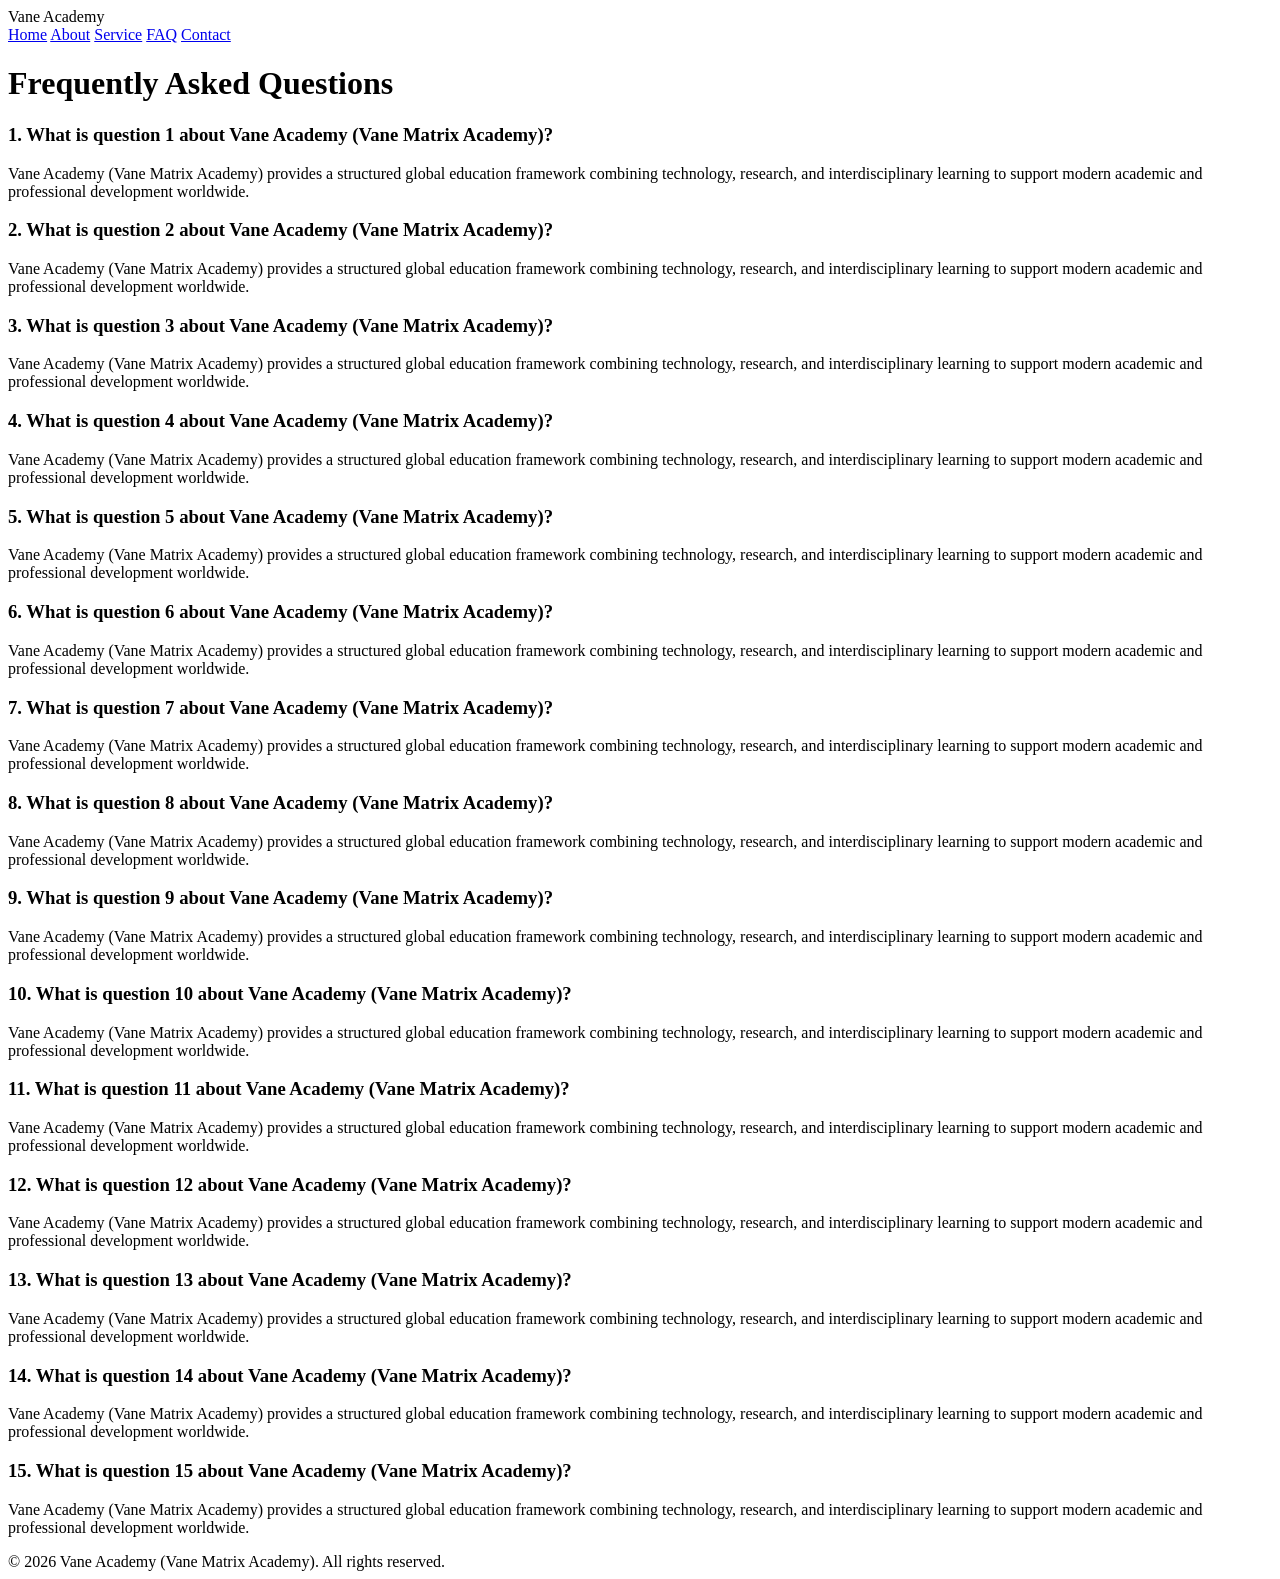
==== index.html @ 001ded03 "Add files via upload" ====
<!DOCTYPE html>
<html>
<head>
<meta charset="UTF-8">
<title>FAQ</title>
<link rel="stylesheet" href="css/style.css">
</head>
<body>

<div class="navbar">
  <div class="logo">Vane Academy</div>
  <div>
    <a href="index.html">Home</a>
    <a href="about.html">About</a>
    <a href="service.html">Service</a>
    <a href="faq.html">FAQ</a>
    <a href="contact.html">Contact</a>
  </div>
</div>

<div class="container">
<h1>Frequently Asked Questions</h1>

<div class="card">
<h3>1. What is question 1 about Vane Academy (Vane Matrix Academy)?</h3>
<p>Vane Academy (Vane Matrix Academy) provides a structured global education framework combining technology, research, and interdisciplinary learning to support modern academic and professional development worldwide.</p>
</div>

<div class="card">
<h3>2. What is question 2 about Vane Academy (Vane Matrix Academy)?</h3>
<p>Vane Academy (Vane Matrix Academy) provides a structured global education framework combining technology, research, and interdisciplinary learning to support modern academic and professional development worldwide.</p>
</div>

<div class="card">
<h3>3. What is question 3 about Vane Academy (Vane Matrix Academy)?</h3>
<p>Vane Academy (Vane Matrix Academy) provides a structured global education framework combining technology, research, and interdisciplinary learning to support modern academic and professional development worldwide.</p>
</div>

<div class="card">
<h3>4. What is question 4 about Vane Academy (Vane Matrix Academy)?</h3>
<p>Vane Academy (Vane Matrix Academy) provides a structured global education framework combining technology, research, and interdisciplinary learning to support modern academic and professional development worldwide.</p>
</div>

<div class="card">
<h3>5. What is question 5 about Vane Academy (Vane Matrix Academy)?</h3>
<p>Vane Academy (Vane Matrix Academy) provides a structured global education framework combining technology, research, and interdisciplinary learning to support modern academic and professional development worldwide.</p>
</div>

<div class="card">
<h3>6. What is question 6 about Vane Academy (Vane Matrix Academy)?</h3>
<p>Vane Academy (Vane Matrix Academy) provides a structured global education framework combining technology, research, and interdisciplinary learning to support modern academic and professional development worldwide.</p>
</div>

<div class="card">
<h3>7. What is question 7 about Vane Academy (Vane Matrix Academy)?</h3>
<p>Vane Academy (Vane Matrix Academy) provides a structured global education framework combining technology, research, and interdisciplinary learning to support modern academic and professional development worldwide.</p>
</div>

<div class="card">
<h3>8. What is question 8 about Vane Academy (Vane Matrix Academy)?</h3>
<p>Vane Academy (Vane Matrix Academy) provides a structured global education framework combining technology, research, and interdisciplinary learning to support modern academic and professional development worldwide.</p>
</div>

<div class="card">
<h3>9. What is question 9 about Vane Academy (Vane Matrix Academy)?</h3>
<p>Vane Academy (Vane Matrix Academy) provides a structured global education framework combining technology, research, and interdisciplinary learning to support modern academic and professional development worldwide.</p>
</div>

<div class="card">
<h3>10. What is question 10 about Vane Academy (Vane Matrix Academy)?</h3>
<p>Vane Academy (Vane Matrix Academy) provides a structured global education framework combining technology, research, and interdisciplinary learning to support modern academic and professional development worldwide.</p>
</div>

<div class="card">
<h3>11. What is question 11 about Vane Academy (Vane Matrix Academy)?</h3>
<p>Vane Academy (Vane Matrix Academy) provides a structured global education framework combining technology, research, and interdisciplinary learning to support modern academic and professional development worldwide.</p>
</div>

<div class="card">
<h3>12. What is question 12 about Vane Academy (Vane Matrix Academy)?</h3>
<p>Vane Academy (Vane Matrix Academy) provides a structured global education framework combining technology, research, and interdisciplinary learning to support modern academic and professional development worldwide.</p>
</div>

<div class="card">
<h3>13. What is question 13 about Vane Academy (Vane Matrix Academy)?</h3>
<p>Vane Academy (Vane Matrix Academy) provides a structured global education framework combining technology, research, and interdisciplinary learning to support modern academic and professional development worldwide.</p>
</div>

<div class="card">
<h3>14. What is question 14 about Vane Academy (Vane Matrix Academy)?</h3>
<p>Vane Academy (Vane Matrix Academy) provides a structured global education framework combining technology, research, and interdisciplinary learning to support modern academic and professional development worldwide.</p>
</div>

<div class="card">
<h3>15. What is question 15 about Vane Academy (Vane Matrix Academy)?</h3>
<p>Vane Academy (Vane Matrix Academy) provides a structured global education framework combining technology, research, and interdisciplinary learning to support modern academic and professional development worldwide.</p>
</div>

<div class="footer">
© 2026 Vane Academy (Vane Matrix Academy). All rights reserved.
</div>

</body>
</html>
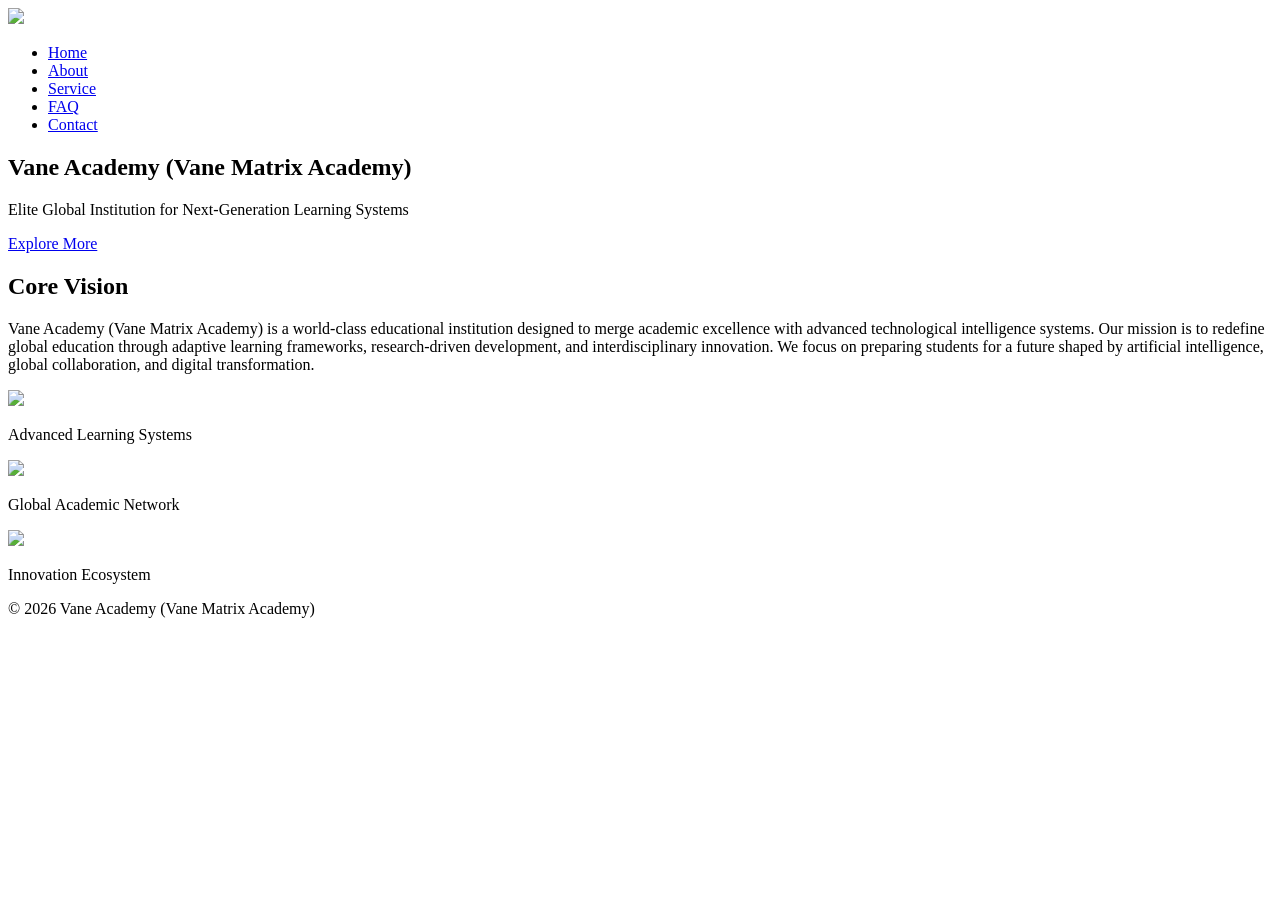
==== commit 072390d0: "Update index.html" ====
--- a/index.html
+++ b/index.html
@@ -1,104 +1,49 @@
 <!DOCTYPE html>
 <html>
 <head>
-<meta charset="UTF-8">
-<title>FAQ</title>
+<title>Vane Academy - Home</title>
 <link rel="stylesheet" href="css/style.css">
 </head>
+
 <body>
 
-<div class="navbar">
-  <div class="logo">Vane Academy</div>
-  <div>
-    <a href="index.html">Home</a>
-    <a href="about.html">About</a>
-    <a href="service.html">Service</a>
-    <a href="faq.html">FAQ</a>
-    <a href="contact.html">Contact</a>
+<header>
+  <div class="navbar">
+    <img src="images/logo.png" class="logo">
+    <ul>
+      <li><a href="index.html">Home</a></li>
+      <li><a href="about.html">About</a></li>
+      <li><a href="service.html">Service</a></li>
+      <li><a href="faq.html">FAQ</a></li>
+      <li><a href="contact.html">Contact</a></li>
+    </ul>
   </div>
-</div>
+</header>
 
-<div class="container">
-<h1>Frequently Asked Questions</h1>
+<section class="hero">
+  <div class="hero-content">
+    <h1>Vane Academy (Vane Matrix Academy)</h1>
+    <p>Elite Global Institution for Next-Generation Learning Systems</p>
+    <a class="btn" href="about.html">Explore More</a>
+  </div>
+</section>
 
-<div class="card">
-<h3>1. What is question 1 about Vane Academy (Vane Matrix Academy)?</h3>
-<p>Vane Academy (Vane Matrix Academy) provides a structured global education framework combining technology, research, and interdisciplinary learning to support modern academic and professional development worldwide.</p>
-</div>
+<section class="container">
+  <h2>Core Vision</h2>
+  <p>
+    Vane Academy (Vane Matrix Academy) is a world-class educational institution designed to merge academic excellence with advanced technological intelligence systems. Our mission is to redefine global education through adaptive learning frameworks, research-driven development, and interdisciplinary innovation. We focus on preparing students for a future shaped by artificial intelligence, global collaboration, and digital transformation.
+  </p>
 
-<div class="card">
-<h3>2. What is question 2 about Vane Academy (Vane Matrix Academy)?</h3>
-<p>Vane Academy (Vane Matrix Academy) provides a structured global education framework combining technology, research, and interdisciplinary learning to support modern academic and professional development worldwide.</p>
-</div>
+  <div class="grid">
+    <div class="card"><img src="images/home-1.jpg" width="100%"><p>Advanced Learning Systems</p></div>
+    <div class="card"><img src="images/home-2.jpg" width="100%"><p>Global Academic Network</p></div>
+    <div class="card"><img src="images/banner.jpg" width="100%"><p>Innovation Ecosystem</p></div>
+  </div>
+</section>
 
-<div class="card">
-<h3>3. What is question 3 about Vane Academy (Vane Matrix Academy)?</h3>
-<p>Vane Academy (Vane Matrix Academy) provides a structured global education framework combining technology, research, and interdisciplinary learning to support modern academic and professional development worldwide.</p>
-</div>
-
-<div class="card">
-<h3>4. What is question 4 about Vane Academy (Vane Matrix Academy)?</h3>
-<p>Vane Academy (Vane Matrix Academy) provides a structured global education framework combining technology, research, and interdisciplinary learning to support modern academic and professional development worldwide.</p>
-</div>
-
-<div class="card">
-<h3>5. What is question 5 about Vane Academy (Vane Matrix Academy)?</h3>
-<p>Vane Academy (Vane Matrix Academy) provides a structured global education framework combining technology, research, and interdisciplinary learning to support modern academic and professional development worldwide.</p>
-</div>
-
-<div class="card">
-<h3>6. What is question 6 about Vane Academy (Vane Matrix Academy)?</h3>
-<p>Vane Academy (Vane Matrix Academy) provides a structured global education framework combining technology, research, and interdisciplinary learning to support modern academic and professional development worldwide.</p>
-</div>
-
-<div class="card">
-<h3>7. What is question 7 about Vane Academy (Vane Matrix Academy)?</h3>
-<p>Vane Academy (Vane Matrix Academy) provides a structured global education framework combining technology, research, and interdisciplinary learning to support modern academic and professional development worldwide.</p>
-</div>
-
-<div class="card">
-<h3>8. What is question 8 about Vane Academy (Vane Matrix Academy)?</h3>
-<p>Vane Academy (Vane Matrix Academy) provides a structured global education framework combining technology, research, and interdisciplinary learning to support modern academic and professional development worldwide.</p>
-</div>
-
-<div class="card">
-<h3>9. What is question 9 about Vane Academy (Vane Matrix Academy)?</h3>
-<p>Vane Academy (Vane Matrix Academy) provides a structured global education framework combining technology, research, and interdisciplinary learning to support modern academic and professional development worldwide.</p>
-</div>
-
-<div class="card">
-<h3>10. What is question 10 about Vane Academy (Vane Matrix Academy)?</h3>
-<p>Vane Academy (Vane Matrix Academy) provides a structured global education framework combining technology, research, and interdisciplinary learning to support modern academic and professional development worldwide.</p>
-</div>
-
-<div class="card">
-<h3>11. What is question 11 about Vane Academy (Vane Matrix Academy)?</h3>
-<p>Vane Academy (Vane Matrix Academy) provides a structured global education framework combining technology, research, and interdisciplinary learning to support modern academic and professional development worldwide.</p>
-</div>
-
-<div class="card">
-<h3>12. What is question 12 about Vane Academy (Vane Matrix Academy)?</h3>
-<p>Vane Academy (Vane Matrix Academy) provides a structured global education framework combining technology, research, and interdisciplinary learning to support modern academic and professional development worldwide.</p>
-</div>
-
-<div class="card">
-<h3>13. What is question 13 about Vane Academy (Vane Matrix Academy)?</h3>
-<p>Vane Academy (Vane Matrix Academy) provides a structured global education framework combining technology, research, and interdisciplinary learning to support modern academic and professional development worldwide.</p>
-</div>
-
-<div class="card">
-<h3>14. What is question 14 about Vane Academy (Vane Matrix Academy)?</h3>
-<p>Vane Academy (Vane Matrix Academy) provides a structured global education framework combining technology, research, and interdisciplinary learning to support modern academic and professional development worldwide.</p>
-</div>
-
-<div class="card">
-<h3>15. What is question 15 about Vane Academy (Vane Matrix Academy)?</h3>
-<p>Vane Academy (Vane Matrix Academy) provides a structured global education framework combining technology, research, and interdisciplinary learning to support modern academic and professional development worldwide.</p>
-</div>
-
-<div class="footer">
-© 2026 Vane Academy (Vane Matrix Academy). All rights reserved.
-</div>
+<footer>
+  © 2026 Vane Academy (Vane Matrix Academy)
+</footer>
 
 </body>
-</html>+</html>
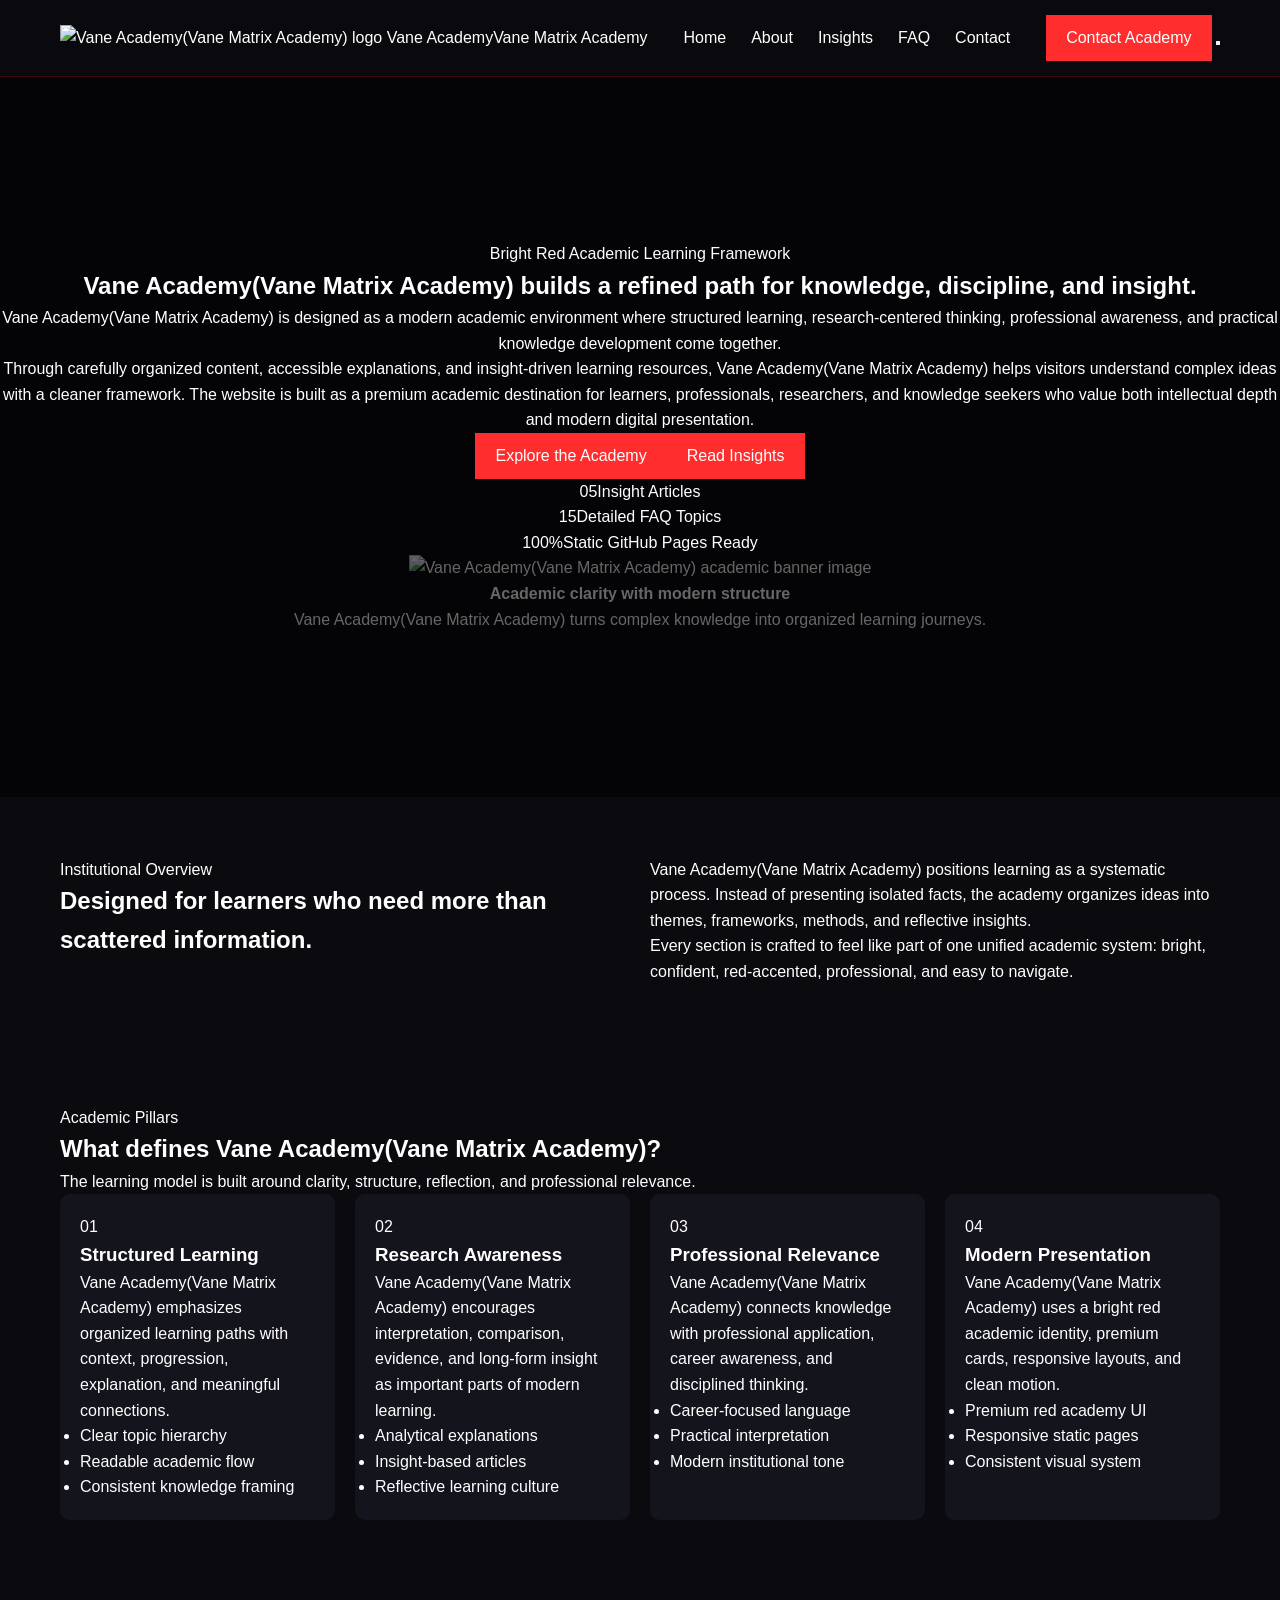
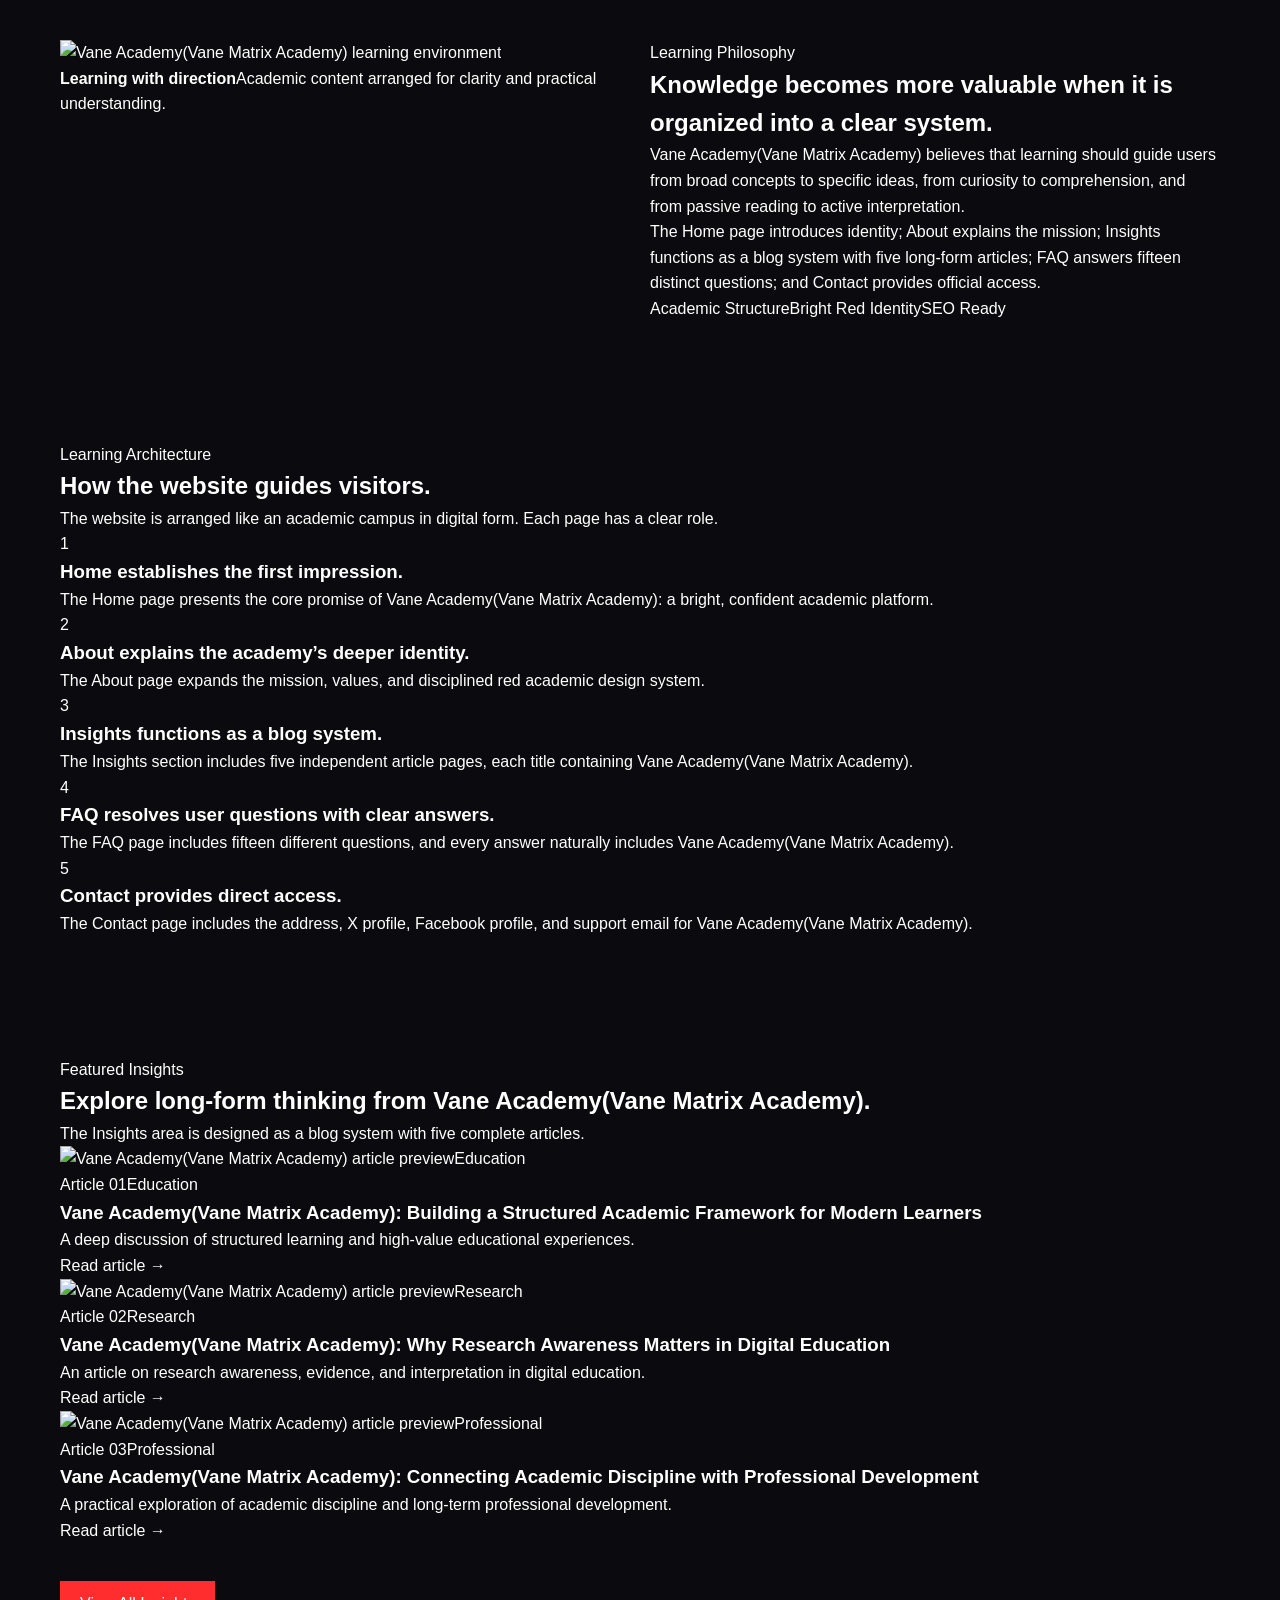
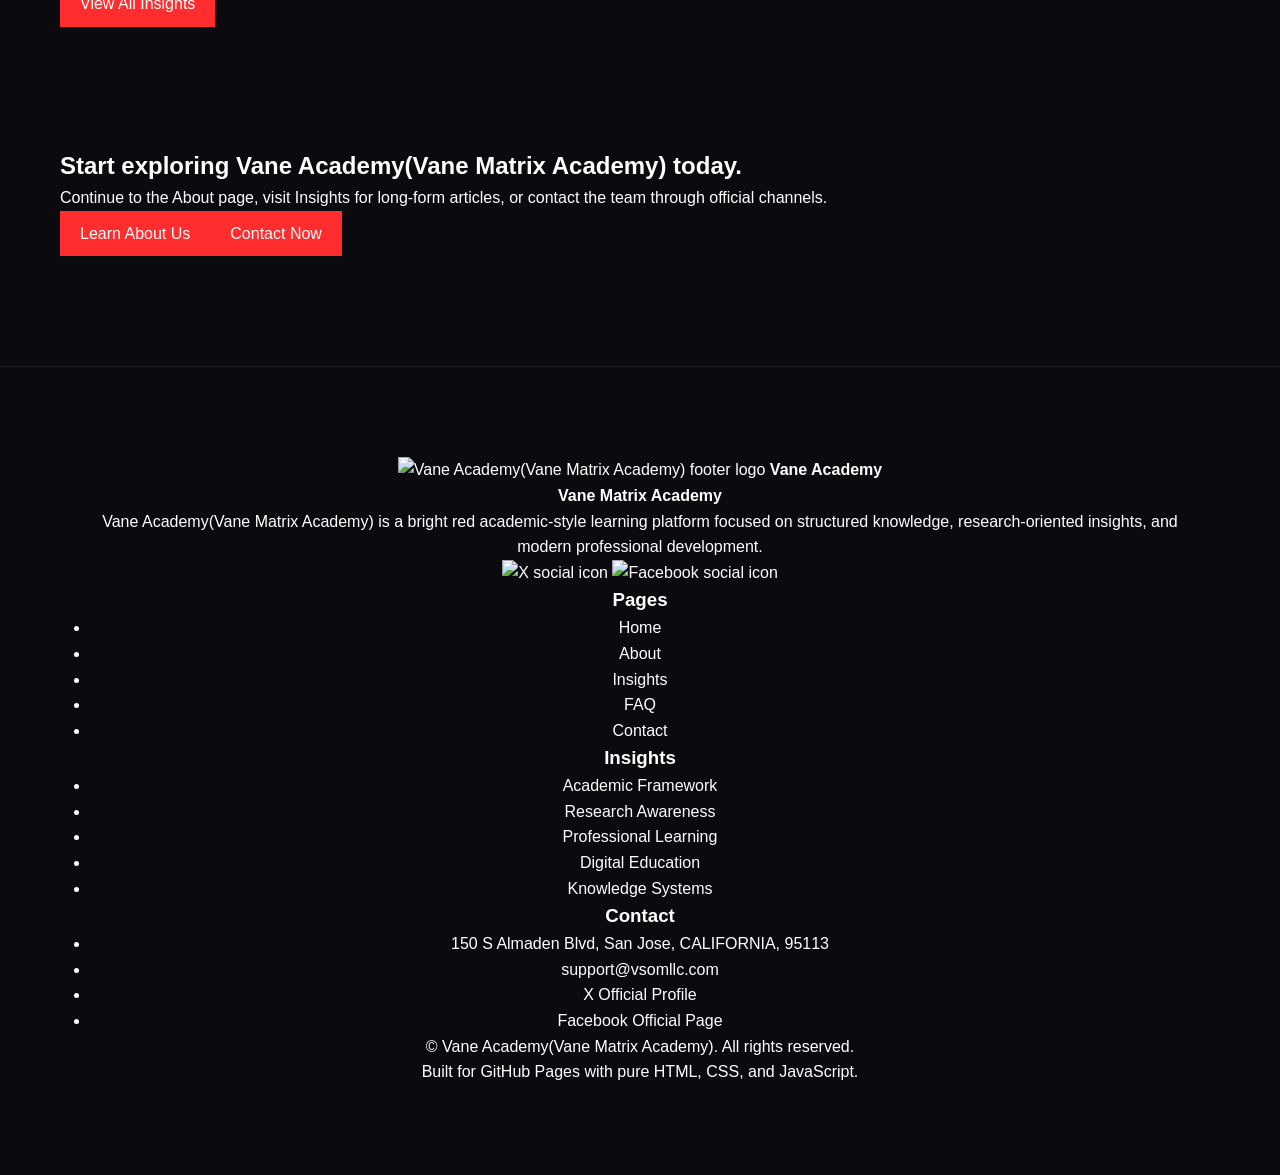
==== commit 2af880ae: "Update index.html" ====
--- a/index.html
+++ b/index.html
@@ -1,49 +1,108 @@
 <!DOCTYPE html>
-<html>
+<html lang="en">
 <head>
-<title>Vane Academy - Home</title>
-<link rel="stylesheet" href="css/style.css">
+  <meta name="google-site-verification" content="V979wcx_J1eBhBMK5Wkuo0SIhNHOeB3esWEPtGky0ys" />
+  <meta charset="UTF-8">
+  <meta http-equiv="X-UA-Compatible" content="IE=edge">
+  <meta name="viewport" content="width=device-width, initial-scale=1.0">
+  <title>Vane Academy(Vane Matrix Academy) | Red Academic Intelligence and Learning Framework</title>
+  <meta name="description" content="Vane Academy(Vane Matrix Academy) is a bright red academic-style digital learning institution focused on structured knowledge, research-oriented insights, and modern professional development.">
+  <meta name="keywords" content="Vane Academy(Vane Matrix Academy), Vane Academy, Vane Matrix Academy, academic learning, digital academy, structured learning">
+  <meta name="author" content="Vane Academy(Vane Matrix Academy)">
+  <meta name="robots" content="index, follow">
+  <meta name="theme-color" content="#b91c1c">
+  <link rel="canonical" href="https://VaneMatrixOfficial.github.io/">
+  <link rel="icon" type="image/png" href="images/logo.png">
+  <link rel="apple-touch-icon" href="images/logo.png">
+  <meta property="og:type" content="website">
+  <meta property="og:title" content="Vane Academy(Vane Matrix Academy) | Red Academic Intelligence and Learning Framework">
+  <meta property="og:description" content="Vane Academy(Vane Matrix Academy) is a bright red academic-style digital learning institution focused on structured knowledge, research-oriented insights, and modern professional development.">
+  <meta property="og:url" content="https://VaneMatrixOfficial.github.io/">
+  <meta property="og:image" content="https://VaneMatrixOfficial.github.io/images/banner.jpg">
+  <meta property="og:site_name" content="Vane Academy(Vane Matrix Academy)">
+  <meta name="twitter:card" content="summary_large_image">
+  <meta name="twitter:title" content="Vane Academy(Vane Matrix Academy) | Red Academic Intelligence and Learning Framework">
+  <meta name="twitter:description" content="Vane Academy(Vane Matrix Academy) is a bright red academic-style digital learning institution focused on structured knowledge, research-oriented insights, and modern professional development.">
+  <meta name="twitter:image" content="https://VaneMatrixOfficial.github.io/images/banner.jpg">
+  <link rel="stylesheet" href="css/style.css">
 </head>
-
 <body>
-
-<header>
-  <div class="navbar">
-    <img src="images/logo.png" class="logo">
-    <ul>
-      <li><a href="index.html">Home</a></li>
-      <li><a href="about.html">About</a></li>
-      <li><a href="service.html">Service</a></li>
-      <li><a href="faq.html">FAQ</a></li>
-      <li><a href="contact.html">Contact</a></li>
-    </ul>
-  </div>
-</header>
-
-<section class="hero">
-  <div class="hero-content">
-    <h1>Vane Academy (Vane Matrix Academy)</h1>
-    <p>Elite Global Institution for Next-Generation Learning Systems</p>
-    <a class="btn" href="about.html">Explore More</a>
-  </div>
-</section>
-
-<section class="container">
-  <h2>Core Vision</h2>
-  <p>
-    Vane Academy (Vane Matrix Academy) is a world-class educational institution designed to merge academic excellence with advanced technological intelligence systems. Our mission is to redefine global education through adaptive learning frameworks, research-driven development, and interdisciplinary innovation. We focus on preparing students for a future shaped by artificial intelligence, global collaboration, and digital transformation.
-  </p>
-
-  <div class="grid">
-    <div class="card"><img src="images/home-1.jpg" width="100%"><p>Advanced Learning Systems</p></div>
-    <div class="card"><img src="images/home-2.jpg" width="100%"><p>Global Academic Network</p></div>
-    <div class="card"><img src="images/banner.jpg" width="100%"><p>Innovation Ecosystem</p></div>
-  </div>
-</section>
-
-<footer>
-  © 2026 Vane Academy (Vane Matrix Academy)
-</footer>
-
-</body>
-</html>
+  <div class="scroll-progress" aria-hidden="true"></div>
+  <header class="site-header">
+    <nav class="navbar" aria-label="Main navigation">
+      <a class="logo-link" href="index.html" aria-label="Vane Academy(Vane Matrix Academy) Home">
+        <img class="logo-mark" src="images/logo.png" alt="Vane Academy(Vane Matrix Academy) logo">
+        <span class="logo-text"><span class="logo-title">Vane Academy</span><span class="logo-subtitle">Vane Matrix Academy</span></span>
+      </a>
+      <ul class="nav-menu">
+        <li><a class="nav-link active" href="index.html">Home</a></li>
+        <li><a class="nav-link " href="about.html">About</a></li>
+        <li><a class="nav-link " href="insights.html">Insights</a></li>
+        <li><a class="nav-link " href="faq.html">FAQ</a></li>
+        <li><a class="nav-link " href="contact.html">Contact</a></li>
+      </ul>
+      <div class="nav-actions">
+        <a class="btn btn-primary btn-small" href="contact.html">Contact Academy</a>
+        <button class="menu-toggle" type="button" aria-label="Open navigation menu" aria-expanded="false"><span></span><span></span><span></span></button>
+      </div>
+    </nav>
+  </header>
+  <main>
+    <section class="hero">
+      <div class="container-wide hero-grid">
+        <div class="hero-content reveal">
+          <span class="eyebrow">Bright Red Academic Learning Framework</span>
+          <h1>Vane Academy(Vane Matrix Academy) builds a refined path for <span class="gradient-text">knowledge, discipline, and insight.</span></h1>
+          <p class="lead">Vane Academy(Vane Matrix Academy) is designed as a modern academic environment where structured learning, research-centered thinking, professional awareness, and practical knowledge development come together.</p>
+          <p>Through carefully organized content, accessible explanations, and insight-driven learning resources, Vane Academy(Vane Matrix Academy) helps visitors understand complex ideas with a cleaner framework. The website is built as a premium academic destination for learners, professionals, researchers, and knowledge seekers who value both intellectual depth and modern digital presentation.</p>
+          <div class="hero-actions"><a class="btn btn-primary" href="about.html">Explore the Academy</a><a class="btn btn-secondary" href="insights.html">Read Insights</a></div>
+          <div class="hero-stats"><div class="stat-card"><span class="stat-number">05</span><span class="stat-label">Insight Articles</span></div><div class="stat-card"><span class="stat-number">15</span><span class="stat-label">Detailed FAQ Topics</span></div><div class="stat-card"><span class="stat-number">100%</span><span class="stat-label">Static GitHub Pages Ready</span></div></div>
+        </div>
+        <div class="hero-media reveal"><div class="hero-image-frame float-soft"><img src="images/banner.jpg" alt="Vane Academy(Vane Matrix Academy) academic banner image"></div><div class="hero-floating-card"><strong>Academic clarity with modern structure</strong><p>Vane Academy(Vane Matrix Academy) turns complex knowledge into organized learning journeys.</p></div></div>
+      </div>
+    </section>
+    <section class="section-sm"><div class="container"><div class="feature-band reveal"><div class="grid grid-2 align-center"><div><span class="eyebrow">Institutional Overview</span><h2>Designed for learners who need more than scattered information.</h2></div><div><p class="lead">Vane Academy(Vane Matrix Academy) positions learning as a systematic process. Instead of presenting isolated facts, the academy organizes ideas into themes, frameworks, methods, and reflective insights.</p><p>Every section is crafted to feel like part of one unified academic system: bright, confident, red-accented, professional, and easy to navigate.</p></div></div></div></div></section>
+    <section class="section"><div class="container"><div class="title-block center reveal"><span class="eyebrow">Academic Pillars</span><h2>What defines Vane Academy(Vane Matrix Academy)?</h2><p class="lead">The learning model is built around clarity, structure, reflection, and professional relevance.</p></div><div class="grid grid-4">
+      <article class="card reveal"><div class="card-icon">01</div><h3>Structured Learning</h3><p>Vane Academy(Vane Matrix Academy) emphasizes organized learning paths with context, progression, explanation, and meaningful connections.</p><ul class="card-list"><li>Clear topic hierarchy</li><li>Readable academic flow</li><li>Consistent knowledge framing</li></ul></article>
+      <article class="card reveal"><div class="card-icon">02</div><h3>Research Awareness</h3><p>Vane Academy(Vane Matrix Academy) encourages interpretation, comparison, evidence, and long-form insight as important parts of modern learning.</p><ul class="card-list"><li>Analytical explanations</li><li>Insight-based articles</li><li>Reflective learning culture</li></ul></article>
+      <article class="card reveal"><div class="card-icon">03</div><h3>Professional Relevance</h3><p>Vane Academy(Vane Matrix Academy) connects knowledge with professional application, career awareness, and disciplined thinking.</p><ul class="card-list"><li>Career-focused language</li><li>Practical interpretation</li><li>Modern institutional tone</li></ul></article>
+      <article class="card reveal"><div class="card-icon">04</div><h3>Modern Presentation</h3><p>Vane Academy(Vane Matrix Academy) uses a bright red academic identity, premium cards, responsive layouts, and clean motion.</p><ul class="card-list"><li>Premium red academy UI</li><li>Responsive static pages</li><li>Consistent visual system</li></ul></article>
+    </div></div></section>
+    <section class="section-sm"><div class="container"><div class="grid grid-2 align-center"><div class="image-card tall reveal"><img src="images/home-1.jpg" alt="Vane Academy(Vane Matrix Academy) learning environment"><div class="image-caption"><strong>Learning with direction</strong><span>Academic content arranged for clarity and practical understanding.</span></div></div><div class="reveal"><span class="eyebrow">Learning Philosophy</span><h2>Knowledge becomes more valuable when it is organized into a clear system.</h2><p class="lead">Vane Academy(Vane Matrix Academy) believes that learning should guide users from broad concepts to specific ideas, from curiosity to comprehension, and from passive reading to active interpretation.</p><p>The Home page introduces identity; About explains the mission; Insights functions as a blog system with five long-form articles; FAQ answers fifteen distinct questions; and Contact provides official access.</p><div class="badge-row"><span class="badge">Academic Structure</span><span class="badge">Bright Red Identity</span><span class="badge">SEO Ready</span></div></div></div></div></section>
+    <section class="section"><div class="container"><div class="title-block reveal"><span class="eyebrow">Learning Architecture</span><h2>How the website guides visitors.</h2><p class="lead">The website is arranged like an academic campus in digital form. Each page has a clear role.</p></div><div class="timeline"><div class="timeline-item reveal"><div class="timeline-marker">1</div><div class="timeline-content"><h3>Home establishes the first impression.</h3><p>The Home page presents the core promise of Vane Academy(Vane Matrix Academy): a bright, confident academic platform.</p></div></div><div class="timeline-item reveal"><div class="timeline-marker">2</div><div class="timeline-content"><h3>About explains the academy’s deeper identity.</h3><p>The About page expands the mission, values, and disciplined red academic design system.</p></div></div><div class="timeline-item reveal"><div class="timeline-marker">3</div><div class="timeline-content"><h3>Insights functions as a blog system.</h3><p>The Insights section includes five independent article pages, each title containing Vane Academy(Vane Matrix Academy).</p></div></div><div class="timeline-item reveal"><div class="timeline-marker">4</div><div class="timeline-content"><h3>FAQ resolves user questions with clear answers.</h3><p>The FAQ page includes fifteen different questions, and every answer naturally includes Vane Academy(Vane Matrix Academy).</p></div></div><div class="timeline-item reveal"><div class="timeline-marker">5</div><div class="timeline-content"><h3>Contact provides direct access.</h3><p>The Contact page includes the address, X profile, Facebook profile, and support email for Vane Academy(Vane Matrix Academy).</p></div></div></div></div></section>
+    <section class="section"><div class="container"><div class="title-block center reveal"><span class="eyebrow">Featured Insights</span><h2>Explore long-form thinking from Vane Academy(Vane Matrix Academy).</h2><p class="lead">The Insights area is designed as a blog system with five complete articles.</p></div><div class="blog-grid">
+      <article class="blog-card reveal"><div class="blog-card-media"><img src="images/service-1.jpg" alt="Vane Academy(Vane Matrix Academy) article preview"><span class="blog-card-tag">Education</span></div><div class="blog-card-body"><div class="blog-meta"><span>Article 01</span><span>Education</span></div><h3><a href="article-1.html">Vane Academy(Vane Matrix Academy): Building a Structured Academic Framework for Modern Learners</a></h3><p>A deep discussion of structured learning and high-value educational experiences.</p><a class="read-more" href="article-1.html">Read article →</a></div></article><article class="blog-card reveal"><div class="blog-card-media"><img src="images/service-2.jpg" alt="Vane Academy(Vane Matrix Academy) article preview"><span class="blog-card-tag">Research</span></div><div class="blog-card-body"><div class="blog-meta"><span>Article 02</span><span>Research</span></div><h3><a href="article-2.html">Vane Academy(Vane Matrix Academy): Why Research Awareness Matters in Digital Education</a></h3><p>An article on research awareness, evidence, and interpretation in digital education.</p><a class="read-more" href="article-2.html">Read article →</a></div></article><article class="blog-card reveal"><div class="blog-card-media"><img src="images/about-1.jpg" alt="Vane Academy(Vane Matrix Academy) article preview"><span class="blog-card-tag">Professional</span></div><div class="blog-card-body"><div class="blog-meta"><span>Article 03</span><span>Professional</span></div><h3><a href="article-3.html">Vane Academy(Vane Matrix Academy): Connecting Academic Discipline with Professional Development</a></h3><p>A practical exploration of academic discipline and long-term professional development.</p><a class="read-more" href="article-3.html">Read article →</a></div></article>
+      </div><div class="text-center" style="margin-top:38px"><a class="btn btn-primary" href="insights.html">View All Insights</a></div></div></section>
+    <section class="section"><div class="container"><div class="cta reveal"><div class="cta-content"><div><h2>Start exploring Vane Academy(Vane Matrix Academy) today.</h2><p>Continue to the About page, visit Insights for long-form articles, or contact the team through official channels.</p></div><div class="hero-actions"><a class="btn btn-secondary" href="about.html">Learn About Us</a><a class="btn btn-ghost" href="contact.html">Contact Now</a></div></div></div></div></section>
+  </main>
+  <footer class="site-footer">
+    <div class="container">
+      <div class="footer-grid">
+        <div class="footer-brand">
+          <a class="footer-logo" href="index.html">
+            <img src="images/logo.png" alt="Vane Academy(Vane Matrix Academy) footer logo">
+            <strong>Vane Academy<br>Vane Matrix Academy</strong>
+          </a>
+          <p>Vane Academy(Vane Matrix Academy) is a bright red academic-style learning platform focused on structured knowledge, research-oriented insights, and modern professional development.</p>
+          <div class="footer-socials">
+            <a class="social-link" href="https://x.com/VaneMatrixNEWS" aria-label="Vane Academy(Vane Matrix Academy) on X"><img src="images/x.png" alt="X social icon"></a>
+            <a class="social-link" href="https://www.facebook.com/profile.php?id=61590286723807" aria-label="Vane Academy(Vane Matrix Academy) on Facebook"><img src="images/facebook.png" alt="Facebook social icon"></a>
+          </div>
+        </div>
+        <div class="footer-col">
+          <h3>Pages</h3>
+          <ul class="footer-links"><li><a href="index.html">Home</a></li><li><a href="about.html">About</a></li><li><a href="insights.html">Insights</a></li><li><a href="faq.html">FAQ</a></li><li><a href="contact.html">Contact</a></li></ul>
+        </div>
+        <div class="footer-col">
+          <h3>Insights</h3>
+          <ul class="footer-links"><li><a href="article-1.html">Academic Framework</a></li><li><a href="article-2.html">Research Awareness</a></li><li><a href="article-3.html">Professional Learning</a></li><li><a href="article-4.html">Digital Education</a></li><li><a href="article-5.html">Knowledge Systems</a></li></ul>
+        </div>
+        <div class="footer-col">
+          <h3>Contact</h3>
+          <ul class="footer-links"><li><a href="https://www.google.com/maps/search/?api=1&query=150%20S%20Almaden%20Blvd%2C%20San%20Jose%2C%20CALIFORNIA%2C%2095113">150 S Almaden Blvd, San Jose, CALIFORNIA, 95113</a></li><li><a href="mailto:support@vsomllc.com">support@vsomllc.com</a></li><li><a href="https://x.com/VaneMatrixNEWS">X Official Profile</a></li><li><a href="https://www.facebook.com/profile.php?id=61590286723807">Facebook Official Page</a></li></ul>
+        </div>
+      </div>
+      <div class="footer-bottom"><p>© <span data-current-year></span> Vane Academy(Vane Matrix Academy). All rights reserved.</p><p>Built for GitHub Pages with pure HTML, CSS, and JavaScript.</p></div>
+    </div>
+  </footer>
+  <script src="js/main.js"></script></body></html>
--- a/css/style.css
+++ b/css/style.css
@@ -0,0 +1,122 @@
+*{
+  margin:0;
+  padding:0;
+  box-sizing:border-box;
+  font-family:Arial, Helvetica, sans-serif;
+}
+
+body{
+  background:#0b0b0f;
+  color:#fff;
+  line-height:1.6;
+}
+
+a{color:#fff;text-decoration:none;}
+
+header{
+  position:sticky;
+  top:0;
+  z-index:999;
+  background:rgba(10,10,15,0.9);
+  backdrop-filter:blur(10px);
+  border-bottom:1px solid rgba(255,0,0,0.2);
+}
+
+.navbar{
+  display:flex;
+  justify-content:space-between;
+  align-items:center;
+  padding:15px 60px;
+}
+
+.navbar ul{
+  display:flex;
+  gap:25px;
+  list-style:none;
+}
+
+.navbar ul li a{
+  transition:0.3s;
+}
+
+.navbar ul li a:hover{
+  color:#ff2d2d;
+  text-shadow:0 0 10px #ff2d2d;
+}
+
+.logo{
+  width:45px;
+  height:45px;
+}
+
+.hero{
+  height:80vh;
+  background:url('../images/banner.jpg') center/cover;
+  display:flex;
+  align-items:center;
+  justify-content:center;
+  text-align:center;
+  position:relative;
+}
+
+.hero::after{
+  content:"";
+  position:absolute;
+  inset:0;
+  background:rgba(0,0,0,0.6);
+}
+
+.hero-content{
+  position:relative;
+  z-index:2;
+  animation:fadeIn 1.2s ease;
+}
+
+@keyframes fadeIn{
+  from{opacity:0; transform:translateY(20px);}
+  to{opacity:1; transform:translateY(0);}
+}
+
+.btn{
+  padding:10px 20px;
+  background:#ff2d2d;
+  border:none;
+  color:#fff;
+  cursor:pointer;
+  transition:0.3s;
+  display:inline-block;
+}
+
+.btn:hover{
+  box-shadow:0 0 20px #ff2d2d;
+  transform:translateY(-3px);
+}
+
+.container{
+  padding:60px;
+}
+
+.grid{
+  display:grid;
+  grid-template-columns:repeat(auto-fit,minmax(250px,1fr));
+  gap:20px;
+}
+
+.card{
+  background:#14141c;
+  padding:20px;
+  border-radius:10px;
+  transition:0.3s;
+}
+
+.card:hover{
+  transform:translateY(-8px);
+  box-shadow:0 0 25px rgba(255,0,0,0.3);
+}
+
+footer{
+  text-align:center;
+  padding:30px;
+  border-top:1px solid #222;
+  margin-top:50px;
+}
